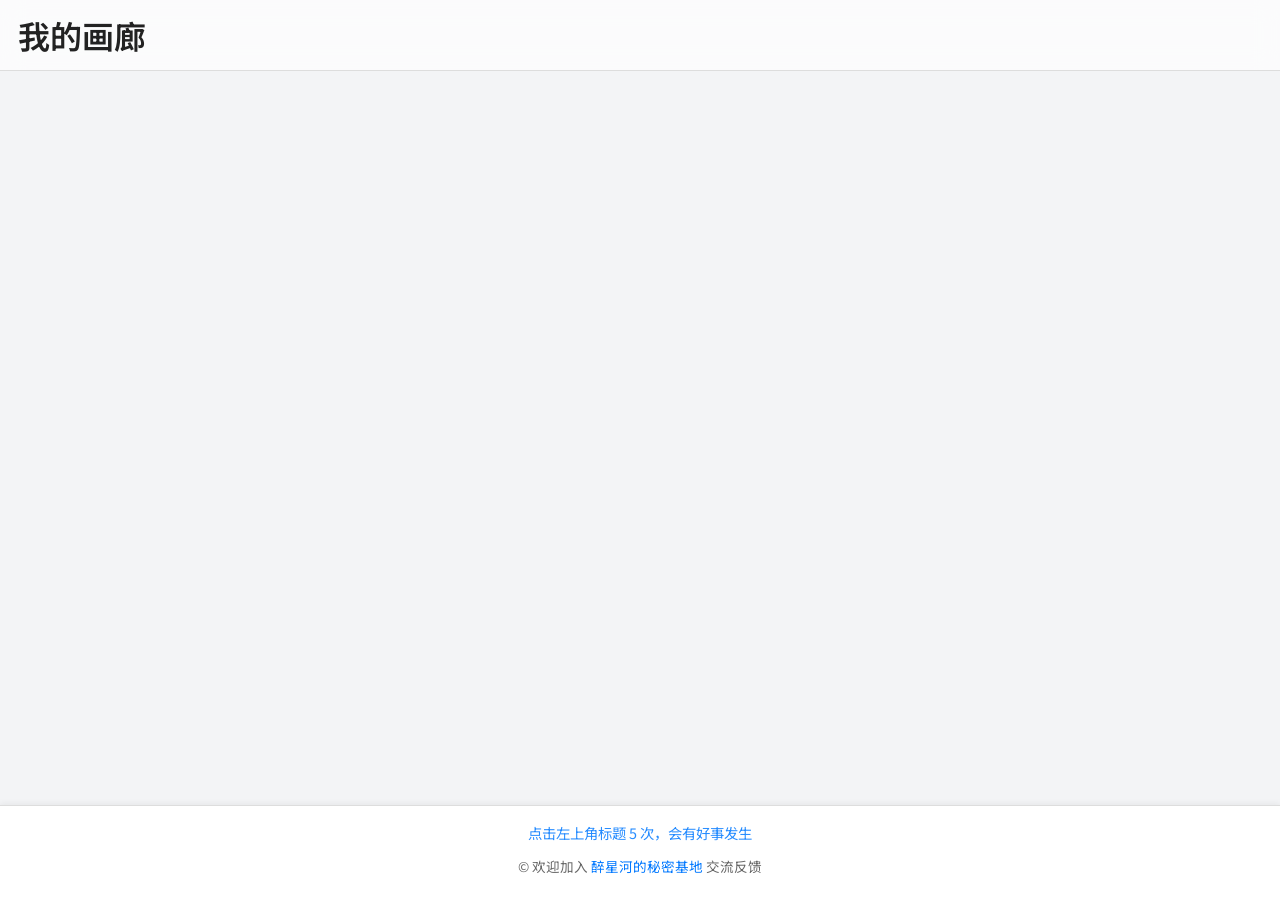
==== index.html @ 51dd1e88 "添加今日推荐跳转相册功能" ====
<!DOCTYPE html>
<html lang="zh-CN">
<head>
  <meta charset="UTF-8">
  <meta name="viewport" content="width=device-width, initial-scale=1.0">
  <title>醉星河的画廊</title>
  <link rel="stylesheet" href="styles.css">
  <link rel="preconnect" href="https://fonts.googleapis.com">
  <link rel="preconnect" href="https://fonts.gstatic.com" crossorigin>
  <link href="https://fonts.googleapis.com/css2?family=Noto+Sans+SC:wght@400;600&display=swap" rel="stylesheet">
</head>
<body>
  <header class="topbar">
    <h1 id="title">我的画廊</h1>
    <button id="backBtn" class="btn">返回上一级</button>
  </header>

  <main id="main" class="fade-in"></main>

  <footer>
    <div id="footer-tip" class="footer-tip">点击左上角标题 5 次，会有好事发生</div>
    <p>© 欢迎加入 <a href="https://qm.qq.com/q/suqAh19Xpu" target="_blank">醉星河的秘密基地</a> 交流反馈</p>
  </footer>

  <!-- 图片查看器 -->
  <div id="viewer" style="display: none;">
    <span class="nav prev">‹</span>
    <img id="viewer-img" src="">
    <span class="nav next">›</span>
  </div>

  <!-- 今日推荐浮窗 -->
  <div id="recommend-overlay" class="recommend-overlay" style="display:none;">
    <div class="recommend-box">
      <h2>今日推荐</h2>
      <img id="recommend-img" class="recommend-img" src="" alt="今日推荐图片">
      <div id="recommend-caption" class="recommend-caption"></div>
    </div>
  </div>

  <script src="gallery.js"></script>
</body>
</html>
---- styles.css ----
/* === 全局 === */
* { box-sizing: border-box; }
body {
  font-family: 'Noto Sans SC', sans-serif;
  margin: 0;
  background: #f3f4f6;
  color: #222;
  display: flex;
  flex-direction: column;
  min-height: 100vh;
}

/* === 顶部导航 === */
.topbar {
  display: flex;
  align-items: center;
  justify-content: space-between;
  padding: 12px 18px;
  background: #ffffffaa;
  backdrop-filter: blur(12px);
  border-bottom: 1px solid #ddd;
  position: sticky;
  top: 0;
  z-index: 10;
}
#title {
  font-weight: 600;
  margin: 0;
  cursor: pointer;
}
.btn {
  background: #0078ff;
  color: white;
  border: none;
  border-radius: 8px;
  padding: 6px 14px;
  cursor: pointer;
  font-size: 0.9rem;
  display: none;
  transition: background 0.2s ease;
}
.btn:hover {
  background: #005fcc;
}

/* === 主体内容 === */
main {
  flex: 1;
  padding: 20px;
}

/* === 网格布局 === */
.grid {
  display: grid;
  gap: 16px;
  grid-template-columns: repeat(auto-fill, minmax(200px, 1fr));
}
.card {
  background: white;
  border-radius: 12px;
  overflow: hidden;
  box-shadow: 0 2px 8px rgba(0,0,0,0.1);
  transition: all 0.25s ease;
  cursor: pointer;
}
.card:hover {
  transform: translateY(-4px);
  box-shadow: 0 6px 16px rgba(0,0,0,0.15);
}
.card img {
  width: 100%;
  height: 180px;
  object-fit: cover;
  display: block;
  transition: transform 0.3s ease;
}
.card:hover img { transform: scale(1.05); }
.card-title {
  padding: 10px;
  text-align: center;
  font-weight: 500;
  font-size: 0.95rem;
  background: #fff;
}

/* === 标题样式 === */
h2 {
  margin: 10px 0;
  padding-left: 4px;
  font-size: 1.2rem;
  color: #333;
}

/* === 图片查看器 === */
#viewer {
  position: fixed;
  inset: 0;
  background: rgba(0,0,0,0.9);
  display: flex;
  align-items: center;
  justify-content: center;
  z-index: 999;
}
#viewer img {
  max-width: 90%;
  max-height: 90%;
  border-radius: 10px;
  user-select: none;
  transition: transform 0.3s ease;
}
#viewer .nav {
  position: absolute;
  top: 50%;
  transform: translateY(-50%);
  font-size: 3rem;
  color: #fff;
  padding: 0 20px;
  cursor: pointer;
  user-select: none;
  opacity: 0.6;
  transition: opacity 0.2s;
}
#viewer .nav:hover { opacity: 1; }
#viewer .prev { left: 10px; }
#viewer .next { right: 10px; }

/* === 动画 === */
.fade-in { animation: fadeIn 0.3s ease; }
@keyframes fadeIn {
  from { opacity: 0; transform: translateY(10px); }
  to { opacity: 1; transform: translateY(0); }
}

/* === 页脚 === */
footer {
  position: fixed;
  bottom: 0;
  left: 0;
  width: 100%;
  text-align: center;
  padding: 10px 14px;
  font-size: 0.85rem;
  color: #666;
  background: rgba(255, 255, 255, 0.95);
  backdrop-filter: blur(8px);
  border-top: 1px solid #ddd;
  z-index: 100;
  box-shadow: 0 -2px 6px rgba(0, 0, 0, 0.05);
}
main {
  flex: 1;
  padding: 20px;
  padding-bottom: 100px;
}
footer a { color: #0078ff; text-decoration: none; }
footer a:hover { text-decoration: underline; }
.footer-tip {
  margin-top: 6px;
  font-size: 0.9rem;
  color: #0078ff;
  text-align: center;
  opacity: 0.85;
}

/* === 今日推荐浮窗 === */
.recommend-overlay {
  position: fixed;
  inset: 0;
  background-color: rgba(0,0,0,0.6);
  display: none;
  justify-content: center;
  align-items: center;
  z-index: 9999;
}
.recommend-box {
  background: #fff;
  padding: 16px;
  border-radius: 16px;
  text-align: center;
  max-width: 90%;
  width: 340px;
  box-shadow: 0 4px 16px rgba(0,0,0,0.2);
  animation: fadeInScale 0.3s ease;
}
.recommend-box h2 {
  font-size: 1.3em;
  margin-bottom: 10px;
}
.recommend-img {
  width: 100%;
  border-radius: 12px;
  cursor: pointer;
  transition: transform 0.2s ease;
}
.recommend-img:hover { transform: scale(1.03); }
.recommend-caption {
  font-size: 0.9em;
  color: #666;
  margin-top: 8px;
}
@keyframes fadeInScale {
  from { transform: scale(0.9); opacity: 0; }
  to { transform: scale(1); opacity: 1; }
}
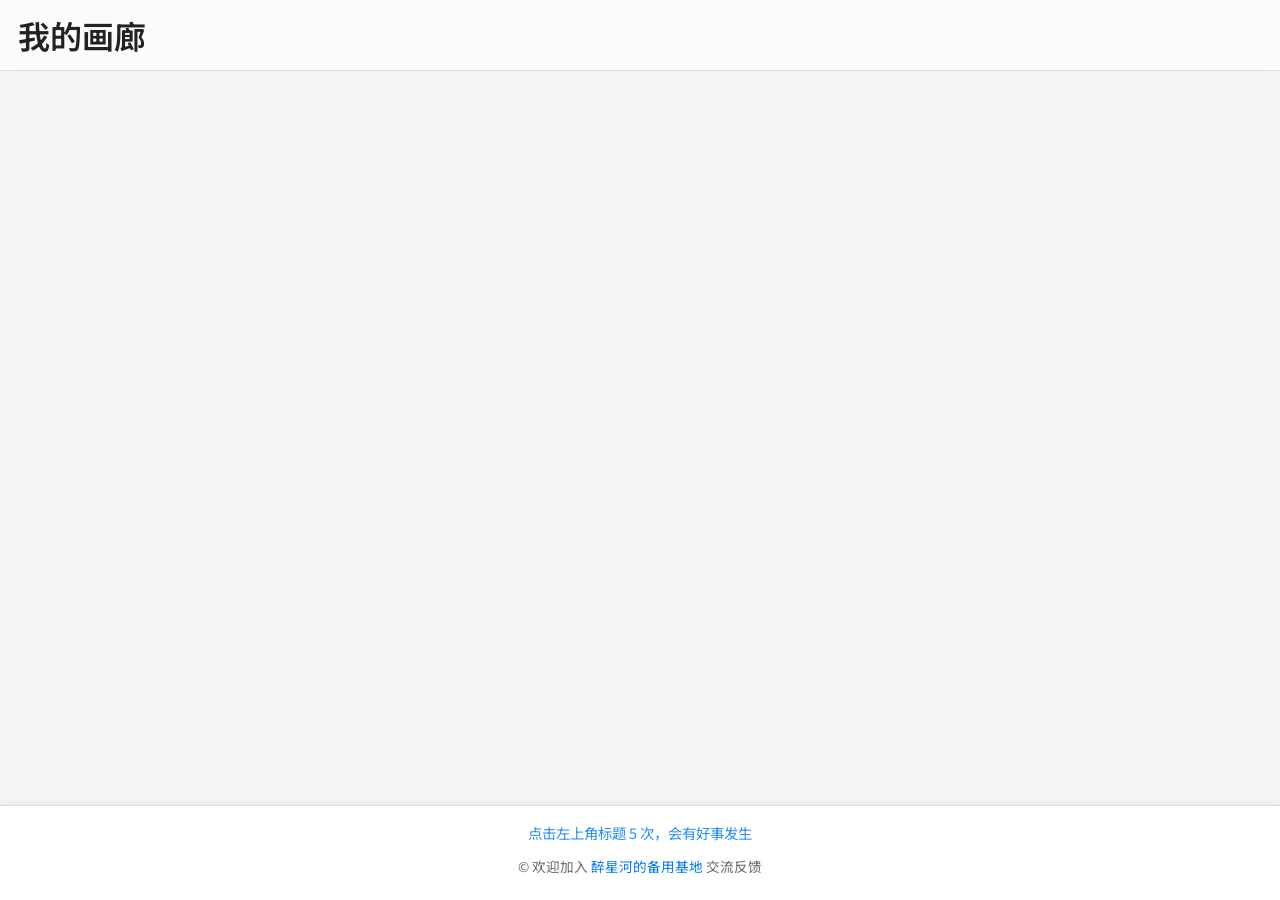
==== commit 50e94afc: "..." ====
--- a/index.html
+++ b/index.html
@@ -19,7 +19,7 @@
 
   <footer>
     <div id="footer-tip" class="footer-tip">点击左上角标题 5 次，会有好事发生</div>
-    <p>© 欢迎加入 <a href="https://qm.qq.com/q/suqAh19Xpu" target="_blank">醉星河的秘密基地</a> 交流反馈</p>
+    <p>© 欢迎加入 <a href="https://qm.qq.com/q/yYADZY2Pe2" target="_blank">醉星河的备用基地</a> 交流反馈</p>
   </footer>
 
   <!-- 图片查看器 -->
--- a/styles.css
+++ b/styles.css
@@ -100,13 +100,19 @@
   align-items: center;
   justify-content: center;
   z-index: 999;
+  transition: background 0.3s ease;
 }
 #viewer img {
   max-width: 90%;
   max-height: 90%;
   border-radius: 10px;
   user-select: none;
-  transition: transform 0.3s ease;
+  transition: transform 0.25s ease;
+  box-shadow: 0 4px 24px rgba(0,0,0,0.3);
+  cursor: grab;
+}
+#viewer img:active {
+  cursor: grabbing;
 }
 #viewer .nav {
   position: absolute;
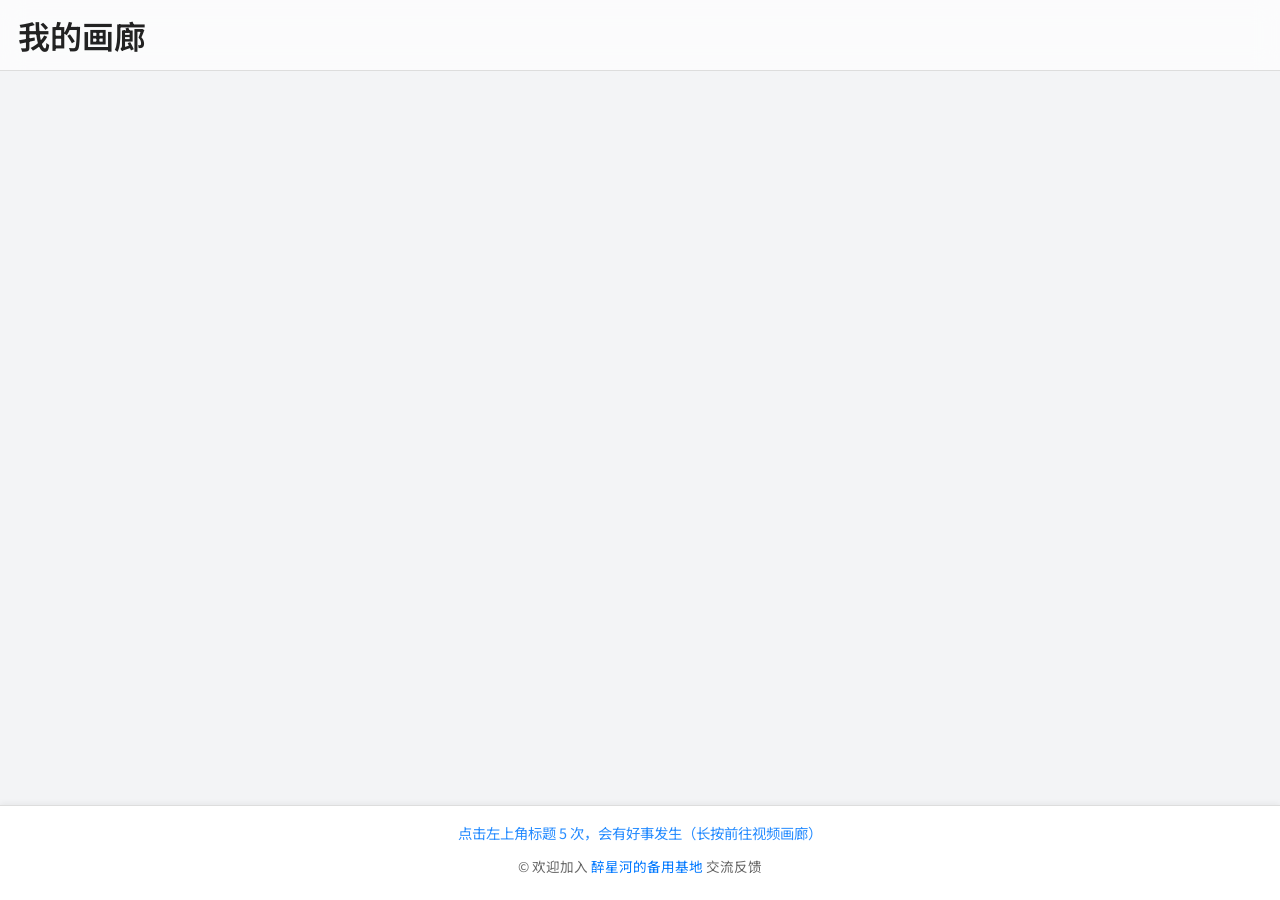
==== commit ef9c2582: "添加视频观看画廊" ====
--- a/index.html
+++ b/index.html
@@ -1,5 +1,6 @@
 <!DOCTYPE html>
 <html lang="zh-CN">
+
 <head>
   <meta charset="UTF-8">
   <meta name="viewport" content="width=device-width, initial-scale=1.0">
@@ -9,6 +10,7 @@
   <link rel="preconnect" href="https://fonts.gstatic.com" crossorigin>
   <link href="https://fonts.googleapis.com/css2?family=Noto+Sans+SC:wght@400;600&display=swap" rel="stylesheet">
 </head>
+
 <body>
   <header class="topbar">
     <h1 id="title">我的画廊</h1>
@@ -17,8 +19,38 @@
 
   <main id="main" class="fade-in"></main>
 
+  <!-- Cusdis 评论区 -->
+  <div id="comment-wrapper" style="display:none;">
+    <h2 style="margin:16px 20px 8px;">评论区</h2>
+    <div id="cusdis_thread"></div>
+  </div>
+
+  <script>window.CUSDIS_LOCALE = {
+      powered_by: '评论由 Cusdis 提供',
+      post_comment: '发送',
+      loading: '加载中',
+
+      // comment
+      email: '邮箱地址 (可选)',
+      nickname: '昵称（随便填）',
+      reply_placeholder: '回复内容…',
+      reply_btn: '回复',
+      sending: '发送中…',
+
+      // reply
+      mod_badge: '管理员',
+      content_is_required: '内容不能为空',
+      nickname_is_required: '昵称不能为空',
+
+      comment_has_been_sent:
+        '评论已发送，管理员审核通过后会展示',
+    }</script>
+  <script async defer src="https://cusdis.com/js/cusdis.es.js"></script>
+
+
+
   <footer>
-    <div id="footer-tip" class="footer-tip">点击左上角标题 5 次，会有好事发生</div>
+    <div id="footer-tip" class="footer-tip">点击左上角标题 5 次，会有好事发生（长按前往视频画廊）</div>
     <p>© 欢迎加入 <a href="https://qm.qq.com/q/yYADZY2Pe2" target="_blank">醉星河的备用基地</a> 交流反馈</p>
   </footer>
 
@@ -40,4 +72,5 @@
 
   <script src="gallery.js"></script>
 </body>
-</html>
+
+</html>
--- a/styles.css
+++ b/styles.css
@@ -101,6 +101,7 @@
   justify-content: center;
   z-index: 999;
   transition: background 0.3s ease;
+  isolation: isolate;
 }
 #viewer img {
   max-width: 90%;
@@ -110,6 +111,7 @@
   transition: transform 0.25s ease;
   box-shadow: 0 4px 24px rgba(0,0,0,0.3);
   cursor: grab;
+  z-index: 1;
 }
 #viewer img:active {
   cursor: grabbing;
@@ -120,15 +122,22 @@
   transform: translateY(-50%);
   font-size: 3rem;
   color: #fff;
-  padding: 0 20px;
+  padding: 20px 30px;   /* 扩大触摸面积 */
   cursor: pointer;
   user-select: none;
   opacity: 0.6;
   transition: opacity 0.2s;
+  z-index: 20;
 }
 #viewer .nav:hover { opacity: 1; }
-#viewer .prev { left: 10px; }
-#viewer .next { right: 10px; }
+#viewer .prev {
+  left: calc(10px + env(safe-area-inset-left));
+}
+
+#viewer .next {
+  right: calc(10px + env(safe-area-inset-right));
+}
+
 
 /* === 动画 === */
 .fade-in { animation: fadeIn 0.3s ease; }
@@ -208,3 +217,93 @@
   from { transform: scale(0.9); opacity: 0; }
   to { transform: scale(1); opacity: 1; }
 }
+
+#comment-wrapper {
+  max-width: 1200px;
+  margin: 0 auto 120px;
+  padding: 0 20px;
+}
+
+/* === 评论区整体容器 === */
+#comment-wrapper {
+  margin: 0 auto 24px;
+  padding: 12px 16px 24px;
+  background: #ffffff;
+  border-radius: 14px;
+  box-shadow: 0 2px 10px rgba(0,0,0,0.06);
+}
+
+
+/* === 评论区内容宽度控制 === */
+#comment-wrapper > h2,
+#comment-wrapper > #cusdis_thread {
+  max-width: 960px;          /* PC 合理宽度 */
+  margin-left: auto;
+  margin-right: auto;
+}
+
+/* === Cusdis iframe 强制拉满 === */
+#cusdis_thread iframe {
+  width: 100% !important;
+  max-width: 100% !important;
+}
+
+/* === 移动端优化 === */
+@media (max-width: 640px) {
+  #comment-wrapper {
+    padding-left: 12px;
+    padding-right: 12px;
+  }
+
+  #comment-wrapper > h2 {
+    font-size: 1.05rem;
+    margin-left: 4px;
+  }
+}
+
+
+@media (max-width: 480px) {
+  #cusdis_thread iframe {
+    min-width: 100% !important;
+  }
+}
+
+/* === 折叠评论区 === */
+.comment-toggle {
+  display: flex;
+  align-items: center;
+  justify-content: space-between;
+  cursor: pointer;
+  user-select: none;
+  padding: 10px 12px;
+  font-size: 1rem;
+  font-weight: 600;
+}
+
+.comment-toggle span {
+  font-size: 0.9rem;
+  color: #0078ff;
+}
+
+.comment-body {
+  overflow: hidden;
+  transition: max-height 0.3s ease, opacity 0.25s ease;
+}
+
+.comment-body.collapsed {
+  max-height: 0;
+  opacity: 0;
+  pointer-events: none;
+}
+
+.comment-body.expanded {
+  max-height: 2000px; /* 足够大即可 */
+  opacity: 1;
+}
+
+#comment-wrapper {
+  margin: 12px auto 24px;
+  background: #fff;
+  border-radius: 14px;
+  box-shadow: 0 2px 10px rgba(0,0,0,0.06);
+}
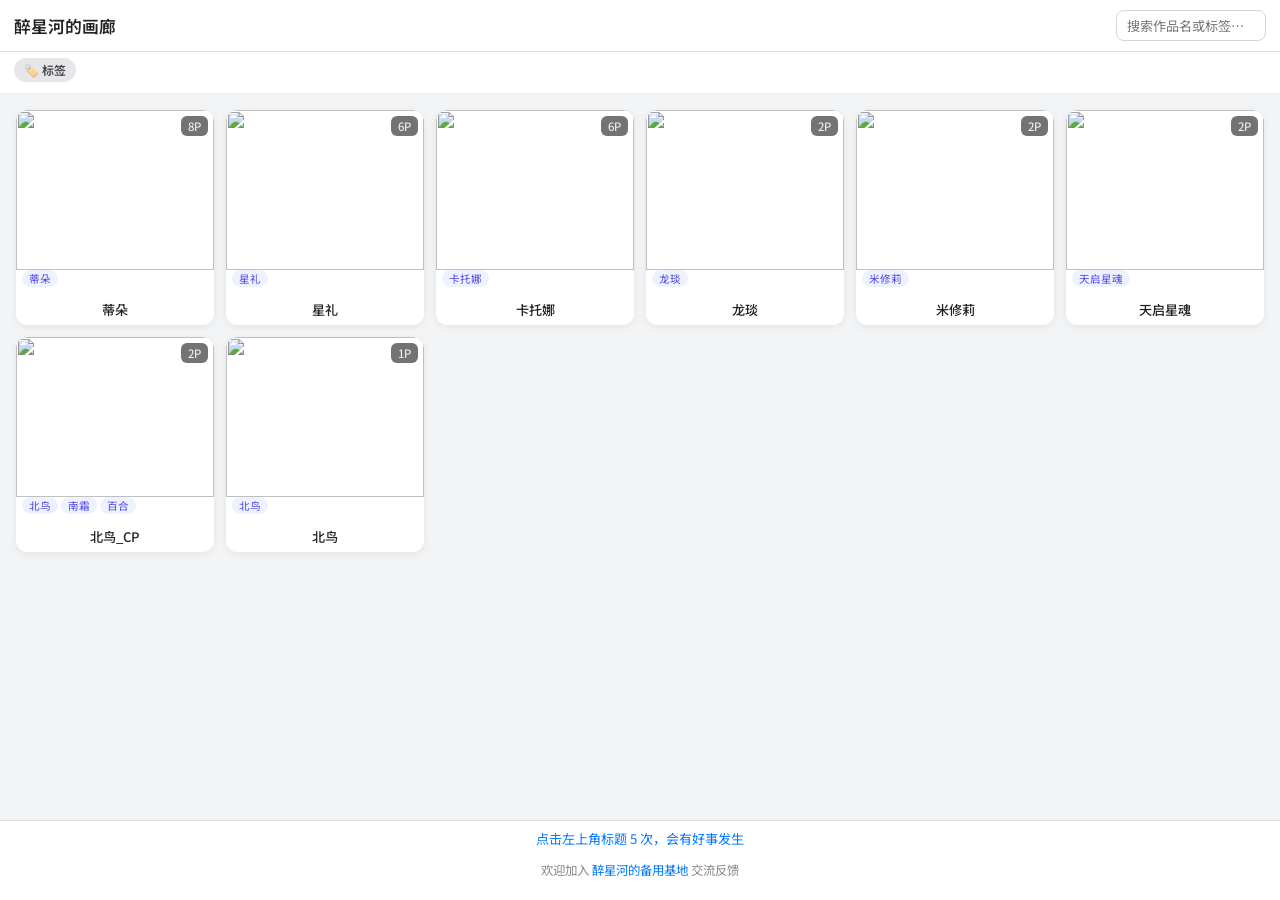
==== commit 839702ba: "重构画廊" ====
--- a/index.html
+++ b/index.html
@@ -1,76 +1,91 @@
 <!DOCTYPE html>
 <html lang="zh-CN">
-
 <head>
   <meta charset="UTF-8">
-  <meta name="viewport" content="width=device-width, initial-scale=1.0">
+  <meta name="viewport" content="width=device-width, initial-scale=1.0, maximum-scale=1.0, user-scalable=no, viewport-fit=cover">
   <title>醉星河的画廊</title>
   <link rel="stylesheet" href="styles.css">
   <link rel="preconnect" href="https://fonts.googleapis.com">
   <link rel="preconnect" href="https://fonts.gstatic.com" crossorigin>
-  <link href="https://fonts.googleapis.com/css2?family=Noto+Sans+SC:wght@400;600&display=swap" rel="stylesheet">
+  <link href="https://fonts.googleapis.com/css2?family=Noto+Sans+SC:wght@400;600;700&display=swap" rel="stylesheet">
 </head>
+<body>
 
-<body>
+  <!-- ===== Top Bar ===== -->
   <header class="topbar">
-    <h1 id="title">我的画廊</h1>
-    <button id="backBtn" class="btn">返回上一级</button>
+    <div class="topbar-left">
+      <h1 id="title">醉星河的画廊</h1>
+      <button id="backBtn" class="btn">← 返回</button>
+    </div>
+    <div class="topbar-right">
+      <span id="r18Badge" class="r18-badge-top" style="display:none" role="button" tabindex="0">R18</span>
+      <input id="searchInput" type="text" placeholder="搜索作品名或标签…">
+    </div>
   </header>
 
+  <!-- ===== Tag Cloud ===== -->
+  <div id="tagCloud" class="tag-cloud"></div>
+
+  <!-- ===== Main Content ===== -->
   <main id="main" class="fade-in"></main>
 
-  <!-- Cusdis 评论区 -->
-  <div id="comment-wrapper" style="display:none;">
-    <h2 style="margin:16px 20px 8px;">评论区</h2>
-    <div id="cusdis_thread"></div>
-  </div>
-
-  <script>window.CUSDIS_LOCALE = {
-      powered_by: '评论由 Cusdis 提供',
-      post_comment: '发送',
-      loading: '加载中',
-
-      // comment
-      email: '邮箱地址 (可选)',
-      nickname: '昵称（随便填）',
-      reply_placeholder: '回复内容…',
-      reply_btn: '回复',
-      sending: '发送中…',
-
-      // reply
-      mod_badge: '管理员',
-      content_is_required: '内容不能为空',
-      nickname_is_required: '昵称不能为空',
-
-      comment_has_been_sent:
-        '评论已发送，管理员审核通过后会展示',
-    }</script>
-  <script async defer src="https://cusdis.com/js/cusdis.es.js"></script>
-
-
-
+  <!-- ===== Footer ===== -->
   <footer>
-    <div id="footer-tip" class="footer-tip">点击左上角标题 5 次，会有好事发生（长按前往视频画廊）</div>
-    <p>© 欢迎加入 <a href="https://qm.qq.com/q/yYADZY2Pe2" target="_blank">醉星河的备用基地</a> 交流反馈</p>
+    <div id="footerTip" class="footer-tip"></div>
+    <p>欢迎加入 <a href="https://qm.qq.com/q/yYADZY2Pe2" target="_blank">醉星河的备用基地</a> 交流反馈</p>
   </footer>
 
-  <!-- 图片查看器 -->
-  <div id="viewer" style="display: none;">
-    <span class="nav prev">‹</span>
-    <img id="viewer-img" src="">
-    <span class="nav next">›</span>
-  </div>
-
-  <!-- 今日推荐浮窗 -->
-  <div id="recommend-overlay" class="recommend-overlay" style="display:none;">
-    <div class="recommend-box">
-      <h2>今日推荐</h2>
-      <img id="recommend-img" class="recommend-img" src="" alt="今日推荐图片">
-      <div id="recommend-caption" class="recommend-caption"></div>
+  <!-- ===== Image Viewer ===== -->
+  <div id="viewer" style="display:none">
+    <button id="vClose" class="v-close">✕</button>
+    <div class="v-img-area">
+      <span class="nav nav-prev" id="vPrev">‹</span>
+      <img id="vImg" src="" draggable="false">
+      <span class="nav nav-next" id="vNext">›</span>
+    </div>
+    <div class="v-meta">
+      <div class="v-meta-row">
+        <span id="vTitle" class="v-title"></span>
+        <span id="vCounter" class="v-counter"></span>
+      </div>
+      <div id="vTags" class="v-tags"></div>
+      <div id="vCommentArea" class="v-comment-area"></div>
     </div>
   </div>
 
+  <!-- ===== Video Overlay ===== -->
+  <div id="videoOverlay" class="video-overlay" style="display:none">
+    <div class="video-wrapper-inner">
+      <button class="v-close v-close-video">✕</button>
+      <video id="videoPlayer" controls playsInline></video>
+    </div>
+  </div>
+
+  <!-- ===== Custom Modal ===== -->
+  <div id="modal" class="modal-overlay" style="display:none">
+    <div class="modal-box">
+      <p id="modalMsg" class="modal-msg"></p>
+      <div id="modalButtons" class="modal-buttons"></div>
+    </div>
+  </div>
+
+  <!-- ===== Cusdis ===== -->
+  <script>window.CUSDIS_LOCALE = {
+    powered_by: '评论由 Cusdis 提供',
+    post_comment: '发送',
+    loading: '加载中',
+    email: '邮箱地址 (可选)',
+    nickname: '昵称（随便填）',
+    reply_placeholder: '回复内容…',
+    reply_btn: '回复',
+    sending: '发送中…',
+    mod_badge: '管理员',
+    content_is_required: '内容不能为空',
+    nickname_is_required: '昵称不能为空',
+    comment_has_been_sent: '评论已发送，管理员审核通过后会展示',
+  }</script>
+  <script async defer src="https://cusdis.com/js/cusdis.es.js"></script>
+
   <script src="gallery.js"></script>
 </body>
-
-</html>+</html>
--- a/styles.css
+++ b/styles.css
@@ -1,5 +1,10 @@
-/* === 全局 === */
-* { box-sizing: border-box; }
+/* ============================================
+   醉星河的画廊 — styles.css
+   ============================================ */
+
+/* === Global === */
+* { box-sizing: border-box; -webkit-tap-highlight-color: transparent; }
+
 body {
   font-family: 'Noto Sans SC', sans-serif;
   margin: 0;
@@ -8,302 +13,657 @@
   display: flex;
   flex-direction: column;
   min-height: 100vh;
-}
-
-/* === 顶部导航 === */
+  overflow-x: hidden;
+}
+
+/* === Top Bar === */
 .topbar {
   display: flex;
   align-items: center;
   justify-content: space-between;
-  padding: 12px 18px;
-  background: #ffffffaa;
+  padding: 10px 14px;
+  padding-top: calc(10px + env(safe-area-inset-top, 0px));
+  background: rgba(255,255,255,0.92);
   backdrop-filter: blur(12px);
+  -webkit-backdrop-filter: blur(12px);
   border-bottom: 1px solid #ddd;
   position: sticky;
   top: 0;
   z-index: 10;
-}
+  gap: 6px;
+  min-height: 48px;
+}
+
+.topbar-left {
+  display: flex;
+  align-items: center;
+  gap: 8px;
+  min-width: 0;
+  flex-shrink: 0;
+}
+
+.topbar-right {
+  display: flex;
+  align-items: center;
+  gap: 6px;
+  flex-shrink: 0;
+}
+
 #title {
   font-weight: 600;
   margin: 0;
   cursor: pointer;
-}
+  white-space: nowrap;
+  user-select: none;
+  font-size: 1.05rem;
+  -webkit-touch-callout: none;
+}
+
 .btn {
   background: #0078ff;
-  color: white;
+  color: #fff;
   border: none;
   border-radius: 8px;
-  padding: 6px 14px;
-  cursor: pointer;
-  font-size: 0.9rem;
+  padding: 5px 12px;
+  cursor: pointer;
+  font-size: 0.82rem;
   display: none;
   transition: background 0.2s ease;
-}
-.btn:hover {
-  background: #005fcc;
-}
-
-/* === 主体内容 === */
+  white-space: nowrap;
+  font-family: inherit;
+}
+.btn:hover { background: #005fcc; }
+
+/* === R18 Top Badge === */
+.r18-badge-top {
+  display: none;
+  align-items: center;
+  gap: 4px;
+  padding: 3px 10px;
+  border-radius: 16px;
+  background: #dc2626;
+  color: #fff;
+  font-size: 0.78rem;
+  font-weight: 700;
+  cursor: pointer;
+  user-select: none;
+  white-space: nowrap;
+  transition: opacity 0.2s;
+  line-height: 1.4;
+}
+.r18-badge-top::before {
+  content: '🔓';
+  font-size: 0.9rem;
+}
+.r18-badge-top:active { opacity: 0.7; }
+
+/* === Search === */
+#searchInput {
+  padding: 5px 10px;
+  border: 1px solid #d1d5db;
+  border-radius: 8px;
+  font-size: 0.82rem;
+  width: 150px;
+  outline: none;
+  transition: border-color 0.2s, width 0.2s;
+  font-family: inherit;
+  background: #fff;
+}
+#searchInput:focus {
+  border-color: #0078ff;
+  width: 180px;
+}
+
+/* === Tag Cloud === */
+.tag-cloud {
+  display: flex;
+  flex-wrap: wrap;
+  gap: 5px;
+  padding: 6px 14px;
+  background: #fff;
+  border-bottom: 1px solid #eee;
+  position: sticky;
+  top: calc(48px + env(safe-area-inset-top, 0px));
+  z-index: 9;
+  overflow-x: auto;
+  scrollbar-width: none;
+}
+.tag-cloud::-webkit-scrollbar { display: none; }
+
+.tag-body {
+  width: 100%;
+  display: flex;
+  flex-wrap: wrap;
+  gap: 5px;
+  overflow: hidden;
+  transition: max-height 0.3s ease, opacity 0.25s ease;
+}
+.tag-body.collapsed {
+  max-height: 0;
+  opacity: 0;
+  pointer-events: none;
+}
+.tag-body.expanded {
+  max-height: 2000px;
+  opacity: 1;
+}
+
+.tag-toggle {
+  background: #eef2ff;
+  color: #4f46e5;
+  font-weight: 600;
+  cursor: pointer;
+  user-select: none;
+}
+.tag-toggle:active { background: #dde4ff; }
+
+.tag {
+  display: inline-block;
+  padding: 3px 10px;
+  border-radius: 14px;
+  font-size: 0.75rem;
+  cursor: pointer;
+  background: #e5e7eb;
+  color: #444;
+  transition: all 0.2s;
+  white-space: nowrap;
+  user-select: none;
+  border: none;
+  font-family: inherit;
+  line-height: 1.5;
+}
+.tag:active { transform: scale(0.95); }
+.tag:hover { background: #d1d5db; }
+.tag.active {
+  background: #0078ff;
+  color: #fff;
+}
+.tag-clear {
+  background: #fef2f2;
+  color: #dc2626;
+}
+.tag-clear:hover { background: #fecaca; }
+
+/* === Main === */
 main {
   flex: 1;
-  padding: 20px;
-}
-
-/* === 网格布局 === */
+  padding: 16px;
+  padding-bottom: calc(80px + env(safe-area-inset-bottom, 0px));
+}
+
+/* === Grid === */
 .grid {
   display: grid;
-  gap: 16px;
-  grid-template-columns: repeat(auto-fill, minmax(200px, 1fr));
-}
+  gap: 12px;
+  grid-template-columns: repeat(auto-fill, minmax(170px, 1fr));
+}
+
 .card {
-  background: white;
+  position: relative;
+  background: #fff;
   border-radius: 12px;
   overflow: hidden;
-  box-shadow: 0 2px 8px rgba(0,0,0,0.1);
-  transition: all 0.25s ease;
-  cursor: pointer;
-}
-.card:hover {
-  transform: translateY(-4px);
-  box-shadow: 0 6px 16px rgba(0,0,0,0.15);
-}
+  box-shadow: 0 2px 8px rgba(0,0,0,0.07);
+  transition: transform 0.2s ease, box-shadow 0.2s ease;
+  cursor: pointer;
+}
+.card:active { transform: scale(0.97); }
 .card img {
   width: 100%;
-  height: 180px;
+  height: 160px;
   object-fit: cover;
   display: block;
-  transition: transform 0.3s ease;
-}
-.card:hover img { transform: scale(1.05); }
+}
 .card-title {
-  padding: 10px;
+  padding: 8px 8px 6px;
   text-align: center;
   font-weight: 500;
-  font-size: 0.95rem;
+  font-size: 0.82rem;
   background: #fff;
 }
 
-/* === 标题样式 === */
-h2 {
-  margin: 10px 0;
-  padding-left: 4px;
-  font-size: 1.2rem;
-  color: #333;
-}
-
-/* === 图片查看器 === */
+/* Type badge */
+.type-badge {
+  position: absolute;
+  top: 6px;
+  right: 6px;
+  background: rgba(0,0,0,0.55);
+  color: #fff;
+  padding: 2px 7px;
+  border-radius: 6px;
+  font-size: 0.72rem;
+  pointer-events: none;
+  backdrop-filter: blur(4px);
+}
+
+/* R18 card badge */
+.r18-card-badge {
+  position: absolute;
+  top: 6px;
+  left: 6px;
+  background: #dc2626;
+  color: #fff;
+  padding: 2px 8px;
+  border-radius: 6px;
+  font-size: 0.68rem;
+  font-weight: 700;
+  pointer-events: none;
+}
+
+/* Card tag chips */
+.card-chips {
+  display: flex;
+  flex-wrap: wrap;
+  gap: 3px;
+  padding: 0 6px 5px;
+  background: #fff;
+}
+.chip {
+  display: inline-block;
+  padding: 1px 7px;
+  border-radius: 10px;
+  font-size: 0.66rem;
+  background: #eef2ff;
+  color: #4f46e5;
+  cursor: pointer;
+  transition: background 0.2s;
+  white-space: nowrap;
+}
+.chip:active { background: #dde4ff; }
+
+/* ============================================
+   Detail View
+   ============================================ */
+.detail-meta {
+  margin-bottom: 16px;
+  padding-bottom: 12px;
+  border-bottom: 1px solid #e5e7eb;
+}
+.detail-title {
+  font-size: 1.4rem;
+  font-weight: 700;
+  margin: 0 0 6px;
+  line-height: 1.3;
+}
+.detail-subtitle {
+  display: flex;
+  gap: 12px;
+  font-size: 0.82rem;
+  color: #888;
+  margin-bottom: 8px;
+  flex-wrap: wrap;
+}
+.detail-tags {
+  display: flex;
+  flex-wrap: wrap;
+  gap: 5px;
+}
+
+.detail-content {
+  margin-bottom: 20px;
+}
+
+/* === Photo detail === */
+.detail-photo {
+  display: block;
+  max-width: 100%;
+  height: auto;
+  margin: 0 auto;
+  border-radius: 10px;
+  cursor: pointer;
+  transition: opacity 0.2s;
+}
+.detail-photo:active { opacity: 0.85; }
+
+/* === Album strip (无缝拼接) === */
+.album-strip {
+  display: block;
+  line-height: 0;
+  font-size: 0;
+}
+.strip-img {
+  display: block;
+  width: 100%;
+  height: auto;
+  cursor: pointer;
+  transition: opacity 0.2s;
+}
+.strip-img:active { opacity: 0.8; }
+
+/* === Video cover === */
+.video-cover-wrapper {
+  position: relative;
+  display: block;
+  cursor: pointer;
+  border-radius: 12px;
+  overflow: hidden;
+  background: #000;
+  max-width: 800px;
+  margin: 0 auto;
+}
+.video-cover-img {
+  display: block;
+  width: 100%;
+  height: auto;
+}
+.video-play-btn {
+  position: absolute;
+  top: 50%;
+  left: 50%;
+  transform: translate(-50%,-50%);
+  width: 64px;
+  height: 64px;
+  background: rgba(0,0,0,0.6);
+  border: 3px solid rgba(255,255,255,0.8);
+  border-radius: 50%;
+  display: flex;
+  align-items: center;
+  justify-content: center;
+  color: #fff;
+  font-size: 28px;
+  transition: transform 0.2s, background 0.2s;
+  pointer-events: none;
+  backdrop-filter: blur(4px);
+}
+.video-cover-wrapper:active .video-play-btn {
+  transform: translate(-50%,-50%) scale(0.92);
+  background: rgba(0,0,0,0.8);
+}
+
+/* ============================================
+   Image Viewer (Fullscreen)
+   ============================================ */
 #viewer {
   position: fixed;
   inset: 0;
-  background: rgba(0,0,0,0.9);
+  background: rgba(0,0,0,0.93);
+  display: none;
+  flex-direction: column;
+  z-index: 999;
+}
+
+.v-img-area {
+  flex: 1;
   display: flex;
   align-items: center;
   justify-content: center;
-  z-index: 999;
-  transition: background 0.3s ease;
-  isolation: isolate;
-}
-#viewer img {
-  max-width: 90%;
-  max-height: 90%;
-  border-radius: 10px;
+  position: relative;
+  overflow: hidden;
+  min-height: 0;
+}
+
+#vImg {
+  max-width: 95%;
+  max-height: 95%;
+  object-fit: contain;
+  cursor: grab;
   user-select: none;
-  transition: transform 0.25s ease;
-  box-shadow: 0 4px 24px rgba(0,0,0,0.3);
-  cursor: grab;
   z-index: 1;
 }
-#viewer img:active {
-  cursor: grabbing;
-}
+
 #viewer .nav {
   position: absolute;
   top: 50%;
   transform: translateY(-50%);
-  font-size: 3rem;
-  color: #fff;
-  padding: 20px 30px;   /* 扩大触摸面积 */
+  font-size: 2.2rem;
+  color: rgba(255,255,255,0.5);
+  padding: 18px 12px;
   cursor: pointer;
   user-select: none;
-  opacity: 0.6;
+  z-index: 20;
+}
+#viewer .nav:active { color: #fff; }
+#viewer .nav-prev { left: 4px; }
+#viewer .nav-next { right: 4px; }
+
+.v-close {
+  position: absolute;
+  top: calc(10px + env(safe-area-inset-top, 0px));
+  right: 12px;
+  background: none;
+  border: none;
+  color: rgba(255,255,255,0.6);
+  font-size: 1.4rem;
+  cursor: pointer;
+  z-index: 30;
+  padding: 8px;
+}
+.v-close:active { color: #fff; }
+
+/* Viewer meta */
+.v-meta {
+  width: 100%;
+  max-width: 900px;
+  margin: 0 auto;
+  padding: 10px 16px;
+  background: rgba(20,20,20,0.85);
+  backdrop-filter: blur(8px);
+  -webkit-backdrop-filter: blur(8px);
+  color: #ccc;
+  flex-shrink: 0;
+}
+.v-meta-row {
+  display: flex;
+  align-items: center;
+  justify-content: space-between;
+}
+.v-title {
+  font-weight: 600;
+  font-size: 0.9rem;
+  color: #fff;
+}
+.v-counter {
+  font-size: 0.78rem;
+  color: #999;
+}
+.v-tags {
+  display: flex;
+  flex-wrap: wrap;
+  gap: 4px;
+  margin-top: 5px;
+}
+.v-tags .chip {
+  background: rgba(255,255,255,0.12);
+  color: #bbb;
+}
+.v-tags .chip:active { background: rgba(255,255,255,0.25); color: #fff; }
+
+.v-comment-area { margin-top: 6px; }
+
+/* ============================================
+   Video Overlay
+   ============================================ */
+.video-overlay {
+  position: fixed;
+  inset: 0;
+  background: rgba(0,0,0,0.92);
+  display: none;
+  align-items: center;
+  justify-content: center;
+  z-index: 998;
+  padding: 16px;
+}
+.video-wrapper-inner {
+  position: relative;
+  max-width: 900px;
+  width: 100%;
+}
+.video-wrapper-inner video {
+  width: 100%;
+  border-radius: 10px;
+  background: #000;
+  max-height: 85vh;
+}
+.v-close-video {
+  position: absolute;
+  top: -36px;
+  right: 0;
+  color: rgba(255,255,255,0.6) !important;
+  font-size: 1.3rem !important;
+}
+
+/* ============================================
+   Custom Modal
+   ============================================ */
+.modal-overlay {
+  position: fixed;
+  inset: 0;
+  background: rgba(0,0,0,0.55);
+  display: none;
+  align-items: center;
+  justify-content: center;
+  z-index: 9999;
+  animation: fadeIn 0.2s ease;
+}
+.modal-box {
+  background: #fff;
+  border-radius: 16px;
+  padding: 24px 20px 20px;
+  max-width: 85%;
+  width: 320px;
+  box-shadow: 0 8px 30px rgba(0,0,0,0.25);
+  animation: modalIn 0.25s ease;
+}
+.modal-msg {
+  font-size: 1rem;
+  line-height: 1.5;
+  margin: 0 0 20px;
+  text-align: center;
+  color: #333;
+}
+.modal-buttons {
+  display: flex;
+  gap: 10px;
+  justify-content: center;
+}
+.modal-btn {
+  flex: 1;
+  padding: 10px 0;
+  border: none;
+  border-radius: 10px;
+  font-size: 0.95rem;
+  font-weight: 600;
+  cursor: pointer;
   transition: opacity 0.2s;
-  z-index: 20;
-}
-#viewer .nav:hover { opacity: 1; }
-#viewer .prev {
-  left: calc(10px + env(safe-area-inset-left));
-}
-
-#viewer .next {
-  right: calc(10px + env(safe-area-inset-right));
-}
-
-
-/* === 动画 === */
-.fade-in { animation: fadeIn 0.3s ease; }
-@keyframes fadeIn {
-  from { opacity: 0; transform: translateY(10px); }
-  to { opacity: 1; transform: translateY(0); }
-}
-
-/* === 页脚 === */
+  font-family: inherit;
+  max-width: 120px;
+}
+.modal-btn:active { opacity: 0.7; }
+.modal-confirm {
+  background: #0078ff;
+  color: #fff;
+}
+.modal-cancel {
+  background: #f3f4f6;
+  color: #555;
+}
+
+@keyframes modalIn {
+  from { transform: scale(0.9); opacity: 0; }
+  to { transform: scale(1); opacity: 1; }
+}
+
+/* ============================================
+   Comments
+   ============================================ */
+.comment-section {
+  margin-top: 20px;
+  padding-top: 12px;
+  border-top: 1px solid #e5e7eb;
+}
+
+.comment-title {
+  font-size: 0.95rem;
+  font-weight: 600;
+  color: #555;
+  margin-bottom: 8px;
+}
+
+#cusdis_thread iframe,
+.cusdis-thread iframe {
+  width: 100% !important;
+  max-width: 100% !important;
+  border: none;
+}
+
+/* ============================================
+   Footer
+   ============================================ */
 footer {
   position: fixed;
   bottom: 0;
   left: 0;
   width: 100%;
   text-align: center;
-  padding: 10px 14px;
-  font-size: 0.85rem;
-  color: #666;
-  background: rgba(255, 255, 255, 0.95);
+  padding: 8px 14px;
+  padding-bottom: calc(8px + env(safe-area-inset-bottom, 0px));
+  font-size: 0.78rem;
+  color: #888;
+  background: rgba(255,255,255,0.95);
   backdrop-filter: blur(8px);
+  -webkit-backdrop-filter: blur(8px);
   border-top: 1px solid #ddd;
   z-index: 100;
-  box-shadow: 0 -2px 6px rgba(0, 0, 0, 0.05);
-}
-main {
-  flex: 1;
-  padding: 20px;
-  padding-bottom: 100px;
+  line-height: 1.5;
 }
 footer a { color: #0078ff; text-decoration: none; }
-footer a:hover { text-decoration: underline; }
+footer a:active { text-decoration: underline; }
+
 .footer-tip {
-  margin-top: 6px;
-  font-size: 0.9rem;
+  font-size: 0.82rem;
   color: #0078ff;
-  text-align: center;
-  opacity: 0.85;
-}
-
-/* === 今日推荐浮窗 === */
-.recommend-overlay {
-  position: fixed;
-  inset: 0;
-  background-color: rgba(0,0,0,0.6);
-  display: none;
-  justify-content: center;
-  align-items: center;
-  z-index: 9999;
-}
-.recommend-box {
-  background: #fff;
-  padding: 16px;
-  border-radius: 16px;
-  text-align: center;
-  max-width: 90%;
-  width: 340px;
-  box-shadow: 0 4px 16px rgba(0,0,0,0.2);
-  animation: fadeInScale 0.3s ease;
-}
-.recommend-box h2 {
-  font-size: 1.3em;
-  margin-bottom: 10px;
-}
-.recommend-img {
-  width: 100%;
-  border-radius: 12px;
-  cursor: pointer;
-  transition: transform 0.2s ease;
-}
-.recommend-img:hover { transform: scale(1.03); }
-.recommend-caption {
-  font-size: 0.9em;
-  color: #666;
-  margin-top: 8px;
-}
-@keyframes fadeInScale {
-  from { transform: scale(0.9); opacity: 0; }
-  to { transform: scale(1); opacity: 1; }
-}
-
-#comment-wrapper {
-  max-width: 1200px;
-  margin: 0 auto 120px;
-  padding: 0 20px;
-}
-
-/* === 评论区整体容器 === */
-#comment-wrapper {
-  margin: 0 auto 24px;
-  padding: 12px 16px 24px;
-  background: #ffffff;
-  border-radius: 14px;
-  box-shadow: 0 2px 10px rgba(0,0,0,0.06);
-}
-
-
-/* === 评论区内容宽度控制 === */
-#comment-wrapper > h2,
-#comment-wrapper > #cusdis_thread {
-  max-width: 960px;          /* PC 合理宽度 */
-  margin-left: auto;
-  margin-right: auto;
-}
-
-/* === Cusdis iframe 强制拉满 === */
-#cusdis_thread iframe {
-  width: 100% !important;
-  max-width: 100% !important;
-}
-
-/* === 移动端优化 === */
+  margin-bottom: 2px;
+}
+
+/* ============================================
+   Animation
+   ============================================ */
+.fade-in {
+  animation: fadeIn 0.3s ease;
+}
+@keyframes fadeIn {
+  from { opacity: 0; transform: translateY(10px); }
+  to { opacity: 1; transform: translateY(0); }
+}
+
+/* ============================================
+   Responsive
+   ============================================ */
 @media (max-width: 640px) {
-  #comment-wrapper {
-    padding-left: 12px;
-    padding-right: 12px;
+  .topbar { padding: 8px 10px; }
+  #title { font-size: 0.95rem; }
+  #searchInput { width: 120px; }
+  #searchInput:focus { width: 150px; }
+
+  .grid {
+    grid-template-columns: repeat(auto-fill, minmax(130px, 1fr));
+    gap: 10px;
   }
-
-  #comment-wrapper > h2 {
-    font-size: 1.05rem;
-    margin-left: 4px;
+  .card img { height: 120px; }
+
+  .tag-cloud {
+    padding: 5px 10px;
+    top: 48px;
   }
-}
-
+
+  .detail-title { font-size: 1.2rem; }
+  .detail-subtitle { font-size: 0.78rem; gap: 8px; }
+
+  .video-play-btn { width: 52px; height: 52px; font-size: 22px; }
+
+  .v-meta { padding: 8px 12px; }
+  #viewer .nav { font-size: 1.8rem; padding: 14px 8px; }
+}
 
 @media (max-width: 480px) {
-  #cusdis_thread iframe {
-    min-width: 100% !important;
-  }
-}
-
-/* === 折叠评论区 === */
-.comment-toggle {
-  display: flex;
-  align-items: center;
-  justify-content: space-between;
-  cursor: pointer;
-  user-select: none;
-  padding: 10px 12px;
-  font-size: 1rem;
-  font-weight: 600;
-}
-
-.comment-toggle span {
-  font-size: 0.9rem;
-  color: #0078ff;
-}
-
-.comment-body {
-  overflow: hidden;
-  transition: max-height 0.3s ease, opacity 0.25s ease;
-}
-
-.comment-body.collapsed {
-  max-height: 0;
-  opacity: 0;
-  pointer-events: none;
-}
-
-.comment-body.expanded {
-  max-height: 2000px; /* 足够大即可 */
-  opacity: 1;
-}
-
-#comment-wrapper {
-  margin: 12px auto 24px;
-  background: #fff;
-  border-radius: 14px;
-  box-shadow: 0 2px 10px rgba(0,0,0,0.06);
-}
+  #cusdis_thread iframe { min-width: 100% !important; }
+  .grid { grid-template-columns: repeat(auto-fill, minmax(100px, 1fr)); gap: 8px; }
+  .card img { height: 100px; }
+  .card-title { font-size: 0.75rem; padding: 5px 5px 4px; }
+
+  .modal-box { padding: 20px 16px 16px; width: 90%; }
+  .modal-msg { font-size: 0.92rem; }
+
+  #searchInput { width: 100px; font-size: 0.78rem; }
+  #searchInput:focus { width: 130px; }
+}
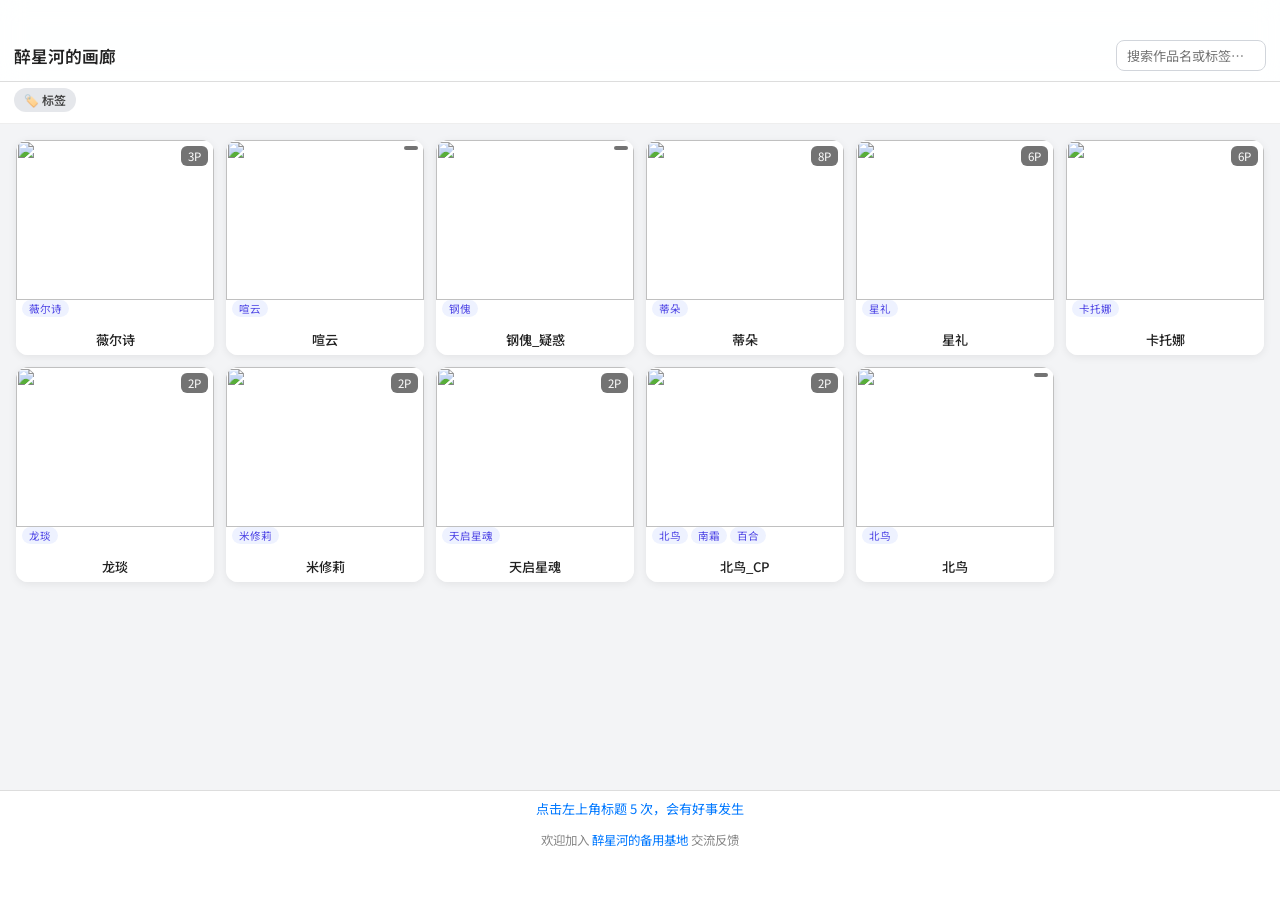
==== commit 9758cd0a: "添加record记录" ====
--- a/index.html
+++ b/index.html
@@ -1,14 +1,17 @@
 <!DOCTYPE html>
 <html lang="zh-CN">
+
 <head>
   <meta charset="UTF-8">
-  <meta name="viewport" content="width=device-width, initial-scale=1.0, maximum-scale=1.0, user-scalable=no, viewport-fit=cover">
+  <meta name="viewport"
+    content="width=device-width, initial-scale=1.0, maximum-scale=1.0, user-scalable=no, viewport-fit=cover">
   <title>醉星河的画廊</title>
   <link rel="stylesheet" href="styles.css">
   <link rel="preconnect" href="https://fonts.googleapis.com">
   <link rel="preconnect" href="https://fonts.gstatic.com" crossorigin>
   <link href="https://fonts.googleapis.com/css2?family=Noto+Sans+SC:wght@400;600;700&display=swap" rel="stylesheet">
 </head>
+
 <body>
 
   <!-- ===== Top Bar ===== -->
@@ -36,20 +39,13 @@
   </footer>
 
   <!-- ===== Image Viewer ===== -->
-  <div id="viewer" style="display:none">
+  <div id="viewer">
     <button id="vClose" class="v-close">✕</button>
     <div class="v-img-area">
       <span class="nav nav-prev" id="vPrev">‹</span>
       <img id="vImg" src="" draggable="false">
       <span class="nav nav-next" id="vNext">›</span>
-    </div>
-    <div class="v-meta">
-      <div class="v-meta-row">
-        <span id="vTitle" class="v-title"></span>
-        <span id="vCounter" class="v-counter"></span>
-      </div>
-      <div id="vTags" class="v-tags"></div>
-      <div id="vCommentArea" class="v-comment-area"></div>
+      <span id="vCounter" class="v-counter-overlay"></span>
     </div>
   </div>
 
@@ -71,21 +67,22 @@
 
   <!-- ===== Cusdis ===== -->
   <script>window.CUSDIS_LOCALE = {
-    powered_by: '评论由 Cusdis 提供',
-    post_comment: '发送',
-    loading: '加载中',
-    email: '邮箱地址 (可选)',
-    nickname: '昵称（随便填）',
-    reply_placeholder: '回复内容…',
-    reply_btn: '回复',
-    sending: '发送中…',
-    mod_badge: '管理员',
-    content_is_required: '内容不能为空',
-    nickname_is_required: '昵称不能为空',
-    comment_has_been_sent: '评论已发送，管理员审核通过后会展示',
-  }</script>
+      powered_by: '评论由 Cusdis 提供',
+      post_comment: '发送',
+      loading: '加载中',
+      email: '邮箱地址 (可选)',
+      nickname: '昵称（随便填）',
+      reply_placeholder: '回复内容…',
+      reply_btn: '回复',
+      sending: '发送中…',
+      mod_badge: '管理员',
+      content_is_required: '内容不能为空',
+      nickname_is_required: '昵称不能为空',
+      comment_has_been_sent: '评论已发送，管理员审核通过后会展示',
+    }</script>
   <script async defer src="https://cusdis.com/js/cusdis.es.js"></script>
 
   <script src="gallery.js"></script>
 </body>
-</html>
+
+</html>
--- a/styles.css
+++ b/styles.css
@@ -22,7 +22,8 @@
   align-items: center;
   justify-content: space-between;
   padding: 10px 14px;
-  padding-top: calc(10px + env(safe-area-inset-top, 0px));
+  padding-top: 40px; /* 10px + 上方状态栏留白 30px */
+  padding-bottom: 10px;
   background: rgba(255,255,255,0.92);
   backdrop-filter: blur(12px);
   -webkit-backdrop-filter: blur(12px);
@@ -123,10 +124,11 @@
   background: #fff;
   border-bottom: 1px solid #eee;
   position: sticky;
-  top: calc(48px + env(safe-area-inset-top, 0px));
+  top: 0;
   z-index: 9;
   overflow-x: auto;
   scrollbar-width: none;
+  margin-top: 0;
 }
 .tag-cloud::-webkit-scrollbar { display: none; }
 
@@ -188,7 +190,7 @@
 main {
   flex: 1;
   padding: 16px;
-  padding-bottom: calc(80px + env(safe-area-inset-bottom, 0px));
+  padding-bottom: 110px; /* 80px + 下方导航栏留白 30px */
 }
 
 /* === Grid === */
@@ -375,11 +377,20 @@
    ============================================ */
 #viewer {
   position: fixed;
-  inset: 0;
-  background: rgba(0,0,0,0.93);
+  top: 0;
+  left: 0;
+  width: 100%;
+  height: 100%;
+  background: #000;
+  z-index: 99999;
   display: none;
   flex-direction: column;
-  z-index: 999;
+  box-sizing: border-box;
+}
+#viewer.active {
+  display: flex;
+  padding-top: 30px;
+  padding-bottom: 30px;
 }
 
 .v-img-area {
@@ -393,12 +404,11 @@
 }
 
 #vImg {
-  max-width: 95%;
-  max-height: 95%;
+  max-width: 100%;
+  max-height: 100%;
   object-fit: contain;
   cursor: grab;
   user-select: none;
-  z-index: 1;
 }
 
 #viewer .nav {
@@ -411,6 +421,7 @@
   cursor: pointer;
   user-select: none;
   z-index: 20;
+  text-shadow: 0 1px 4px rgba(0,0,0,0.5);
 }
 #viewer .nav:active { color: #fff; }
 #viewer .nav-prev { left: 4px; }
@@ -418,57 +429,34 @@
 
 .v-close {
   position: absolute;
-  top: calc(10px + env(safe-area-inset-top, 0px));
-  right: 12px;
-  background: none;
+  top: max(12px, env(safe-area-inset-top, 12px));
+  right: max(12px, env(safe-area-inset-right, 12px));
+  background: rgba(0,0,0,0.4);
   border: none;
-  color: rgba(255,255,255,0.6);
-  font-size: 1.4rem;
+  color: rgba(255,255,255,0.8);
+  font-size: 1.2rem;
   cursor: pointer;
   z-index: 30;
-  padding: 8px;
+  padding: 6px 12px;
+  border-radius: 6px;
+  line-height: 1;
 }
 .v-close:active { color: #fff; }
 
-/* Viewer meta */
-.v-meta {
-  width: 100%;
-  max-width: 900px;
-  margin: 0 auto;
-  padding: 10px 16px;
-  background: rgba(20,20,20,0.85);
-  backdrop-filter: blur(8px);
-  -webkit-backdrop-filter: blur(8px);
-  color: #ccc;
-  flex-shrink: 0;
-}
-.v-meta-row {
-  display: flex;
-  align-items: center;
-  justify-content: space-between;
-}
-.v-title {
-  font-weight: 600;
-  font-size: 0.9rem;
-  color: #fff;
-}
-.v-counter {
-  font-size: 0.78rem;
-  color: #999;
-}
-.v-tags {
-  display: flex;
-  flex-wrap: wrap;
-  gap: 4px;
-  margin-top: 5px;
-}
-.v-tags .chip {
-  background: rgba(255,255,255,0.12);
-  color: #bbb;
-}
-.v-tags .chip:active { background: rgba(255,255,255,0.25); color: #fff; }
-
-.v-comment-area { margin-top: 6px; }
+/* Page counter overlay */
+.v-counter-overlay {
+  position: absolute;
+  bottom: max(16px, env(safe-area-inset-bottom, 16px));
+  right: max(16px, env(safe-area-inset-right, 16px));
+  color: rgba(255,255,255,0.8);
+  font-size: 0.85rem;
+  background: rgba(0,0,0,0.45);
+  padding: 4px 10px;
+  border-radius: 8px;
+  z-index: 25;
+  pointer-events: none;
+  user-select: none;
+}
 
 /* ============================================
    Video Overlay
@@ -482,6 +470,9 @@
   justify-content: center;
   z-index: 998;
   padding: 16px;
+  padding-top: 46px; /* 16px + 上方状态栏留白 30px */
+  padding-bottom: 46px; /* 16px + 下方导航栏留白 30px */
+  box-sizing: border-box;
 }
 .video-wrapper-inner {
   position: relative;
@@ -514,6 +505,10 @@
   justify-content: center;
   z-index: 9999;
   animation: fadeIn 0.2s ease;
+  padding: 16px;
+  padding-top: 46px; /* 16px + 上方状态栏留白 30px */
+  padding-bottom: 46px; /* 16px + 下方导航栏留白 30px */
+  box-sizing: border-box;
 }
 .modal-box {
   background: #fff;
@@ -596,7 +591,7 @@
   width: 100%;
   text-align: center;
   padding: 8px 14px;
-  padding-bottom: calc(8px + env(safe-area-inset-bottom, 0px));
+  padding-bottom: 38px; /* 8px + 下方导航栏留白 30px */
   font-size: 0.78rem;
   color: #888;
   background: rgba(255,255,255,0.95);
@@ -630,7 +625,7 @@
    Responsive
    ============================================ */
 @media (max-width: 640px) {
-  .topbar { padding: 8px 10px; }
+  .topbar { padding: 8px 10px; padding-top: 38px; } /* 8px + 上方状态栏留白 30px */
   #title { font-size: 0.95rem; }
   #searchInput { width: 120px; }
   #searchInput:focus { width: 150px; }
@@ -643,7 +638,6 @@
 
   .tag-cloud {
     padding: 5px 10px;
-    top: 48px;
   }
 
   .detail-title { font-size: 1.2rem; }
@@ -651,7 +645,6 @@
 
   .video-play-btn { width: 52px; height: 52px; font-size: 22px; }
 
-  .v-meta { padding: 8px 12px; }
   #viewer .nav { font-size: 1.8rem; padding: 14px 8px; }
 }
 
